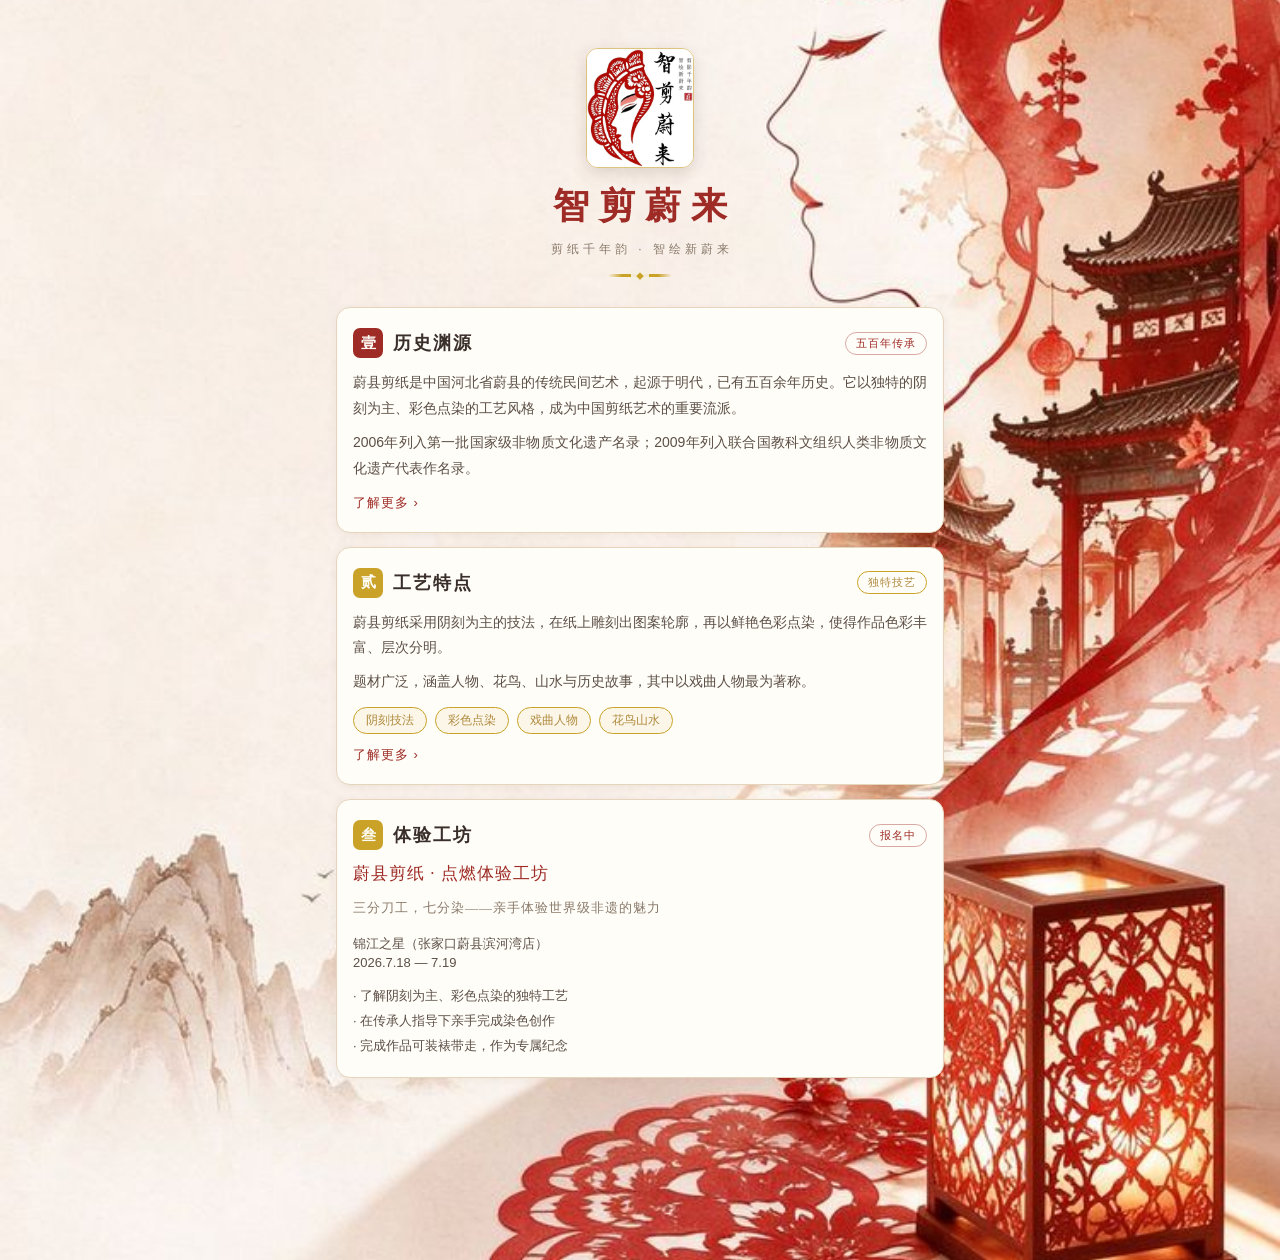
==== index.template.html @ 5a6d211c "AI剪纸生成改Cloudflare Worker中转（不暴露Key）+ 结果文案单幅修正 + 固化模板源" ====
<!DOCTYPE html>
<html lang="zh-CN">
<head>
<meta charset="UTF-8">
<meta name="viewport" content="width=device-width, initial-scale=1.0, maximum-scale=1.0, user-scalable=no">
<title>智剪蔚来</title>
<link rel="stylesheet" href="css/style.css">
</head>
<body>
<!-- ============ 目录页（一级目录） ============ -->
<section class="view" id="view-menu">
  <div class="page">
    <div class="header">
      <img class="header-badge" src="images/badge-full.png" alt="智剪蔚来">
      <p class="header-sub">剪纸千年韵 · 智绘新蔚来</p>
      <div class="header-line"></div>
    </div>

    <div class="menu-list">
      <div class="menu-item" data-goto="home">
        <span class="menu-no">壹</span>
        <div class="menu-main">
          <div class="menu-title">首页</div>
          <div class="menu-desc">历史渊源 · 工艺特点 · 体验项目总览</div>
        </div>
        <span class="menu-arrow">›</span>
      </div>
      <div class="menu-item" data-goto="history">
        <span class="menu-no">贰</span>
        <div class="menu-main">
          <div class="menu-title">历史渊源</div>
          <div class="menu-desc">五百年传承，从民间走进世界</div>
        </div>
        <span class="menu-arrow">›</span>
      </div>
      <div class="menu-item" data-goto="craft">
        <span class="menu-no">叁</span>
        <div class="menu-main">
          <div class="menu-title">工艺特点</div>
          <div class="menu-desc">阴刻为主 · 彩色点染的独特技艺</div>
        </div>
        <span class="menu-arrow">›</span>
      </div>
      <div class="menu-item" data-goto="hotel">
        <span class="menu-no">肆</span>
        <div class="menu-main">
          <div class="menu-title">体验项目</div>
          <div class="menu-desc">三分刀工七分染，亲手体验非遗</div>
        </div>
        <span class="menu-arrow">›</span>
      </div>
      <div class="menu-item" data-goto="creative">
        <span class="menu-no">伍</span>
        <div class="menu-main">
          <div class="menu-title">个性定制</div>
          <div class="menu-desc">AI 剪纸生成，你的专属图案</div>
        </div>
        <span class="menu-arrow">›</span>
      </div>
      <div class="menu-item" data-goto="shop">
        <span class="menu-no">陆</span>
        <div class="menu-main">
          <div class="menu-title">文创产品</div>
          <div class="menu-desc">光影灯饰 · 文创好物 · 匠心之选</div>
        </div>
        <span class="menu-arrow">›</span>
      </div>
    </div>
  </div>
</section>

<!-- ============ 首页 ============ -->
<section class="view active" id="view-home">
  <div class="page">
    <div class="header">
      <img class="header-badge" src="images/badge-full.png" alt="智剪蔚来">
      <h1 class="header-title">智剪蔚来</h1>
      <p class="header-sub">剪纸千年韵 · 智绘新蔚来</p>
      <div class="header-line"></div>
    </div>

    <!-- 壹 历史渊源 -->
    <div class="section" data-goto="history">
      <div class="section-head">
        <span class="section-no">壹</span>
        <span class="section-title">历史渊源</span>
        <span class="section-badge">五百年传承</span>
      </div>
      <div class="section-body">
        <p class="body-text">蔚县剪纸是中国河北省蔚县的传统民间艺术，起源于明代，已有五百余年历史。它以独特的阴刻为主、彩色点染的工艺风格，成为中国剪纸艺术的重要流派。</p>
        <p class="body-text">2006年列入第一批国家级非物质文化遗产名录；2009年列入联合国教科文组织人类非物质文化遗产代表作名录。</p>
      </div>
      <div class="read-more">了解更多 ›</div>
    </div>

    <!-- 贰 工艺特点 -->
    <div class="section" data-goto="craft">
      <div class="section-head">
        <span class="section-no gold">贰</span>
        <span class="section-title">工艺特点</span>
        <span class="section-badge gold">独特技艺</span>
      </div>
      <div class="section-body">
        <p class="body-text">蔚县剪纸采用阴刻为主的技法，在纸上雕刻出图案轮廓，再以鲜艳色彩点染，使得作品色彩丰富、层次分明。</p>
        <p class="body-text">题材广泛，涵盖人物、花鸟、山水与历史故事，其中以戏曲人物最为著称。</p>
      </div>
      <div class="craft-tags">
        <span class="craft-tag">阴刻技法</span>
        <span class="craft-tag">彩色点染</span>
        <span class="craft-tag">戏曲人物</span>
        <span class="craft-tag">花鸟山水</span>
      </div>
      <div class="read-more">了解更多 ›</div>
    </div>

    <!-- 叁 体验工坊 -->
    <div class="section workshop" data-goto="hotel">
      <div class="section-head">
        <span class="section-no gold">叁</span>
        <span class="section-title">体验工坊</span>
        <span class="section-badge">报名中</span>
      </div>
      <div class="section-body">
        <p class="workshop-name">蔚县剪纸 · 点燃体验工坊</p>
        <p class="workshop-quote">三分刀工，七分染——亲手体验世界级非遗的魅力</p>
        <div class="workshop-info">
          <p class="info-item">锦江之星（张家口蔚县滨河湾店）</p>
          <p class="info-item">2026.7.18 — 7.19</p>
        </div>
        <div class="workshop-list">
          <p class="workshop-item">· 了解阴刻为主、彩色点染的独特工艺</p>
          <p class="workshop-item">· 在传承人指导下亲手完成染色创作</p>
          <p class="workshop-item">· 完成作品可装裱带走，作为专属纪念</p>
        </div>
      </div>
    </div>
  </div>
</section>

<!-- ============ 历史渊源（子页） ============ -->
<section class="view" id="view-history">
  <div class="page">
    <div class="sub-nav"><button class="back-btn" data-back>‹ 返回</button></div>
    <div class="title-section">
      <h1 class="main-title">历史渊源</h1>
      <span class="title-badge">500年传承</span>
    </div>

    <div class="section-card">
      <div class="card-content">
        <p class="body-text">蔚县剪纸是中国河北省蔚县的传统民间艺术，起源于明代，已有500多年的历史。它以其独特的阴刻为主、彩色点染的工艺风格，成为中国剪纸艺术的重要流派。</p>
        <p class="body-text">蔚县剪纸最早可以追溯到明朝嘉靖年间，当时的剪纸主要用于祭祀和装饰。经过几百年的发展，蔚县剪纸逐渐形成了自己独特的艺术风格，成为中国剪纸艺术中的一朵奇葩。</p>
        <p class="body-text">2006年，蔚县剪纸被列入第一批国家级非物质文化遗产名录；2009年，被联合国教科文组织列入人类非物质文化遗产代表作名录，成为世界文化遗产的重要组成部分。</p>
      </div>
    </div>

    <div class="section-card">
      <div class="card-header"><span class="seal-small">史</span><h2>发展历程</h2></div>
      <div class="timeline">
        <div class="tl-item"><span class="tl-dot"></span><div><b>明代</b><p>剪纸技艺传入蔚县，开始在民间流传</p></div></div>
        <div class="tl-item"><span class="tl-dot"></span><div><b>清代</b><p>蔚县剪纸形成独特的阴刻技法和点染工艺</p></div></div>
        <div class="tl-item"><span class="tl-dot"></span><div><b>民国时期</b><p>剪纸成为民间主要的装饰艺术品</p></div></div>
        <div class="tl-item"><span class="tl-dot"></span><div><b>2006年</b><p>列入国家级非物质文化遗产名录</p></div></div>
        <div class="tl-item"><span class="tl-dot"></span><div><b>2009年</b><p>列入人类非物质文化遗产代表作名录</p></div></div>
      </div>
    </div>

    <div class="section-card">
      <div class="card-header"><span class="seal-small">赏</span><h2>历史作品欣赏</h2></div>
      <div class="gallery grid2">
        <figure><img src="images/history_1.jpg" alt="麒麟送子"><figcaption>麒麟送子 · 传统题材</figcaption></figure>
        <figure><img src="images/history_2.jpg" alt="花开富贵"><figcaption>花开富贵 · 传统题材</figcaption></figure>
        <figure class="span2"><img src="images/history_3.jpg" alt="五福捧寿"><figcaption>五福捧寿 · 传统题材</figcaption></figure>
      </div>
    </div>
  </div>
</section>

<!-- ============ 工艺特点（子页） ============ -->
<section class="view" id="view-craft">
  <div class="page">
    <div class="sub-nav"><button class="back-btn" data-back>‹ 返回</button></div>
    <div class="title-section">
      <h1 class="main-title">工艺特点</h1>
      <span class="title-badge">独特技艺</span>
    </div>

    <div class="section-card">
      <div class="card-content">
        <p class="body-text">蔚县剪纸采用阴刻为主的技法，即在纸上雕刻出图案的轮廓，然后用鲜艳的色彩进行点染。这种工艺使得剪纸作品色彩丰富、层次分明，具有独特的艺术魅力。</p>
        <p class="body-text">蔚县剪纸的题材广泛，包括人物、花鸟、山水、历史故事等，其中以戏曲人物最为著名。剪纸艺人们通过精湛的技艺，将各种题材表现得栩栩如生。</p>
      </div>
    </div>

    <div class="section-card">
      <div class="card-header"><span class="seal-small">艺</span><h2>核心技艺</h2></div>
      <div class="craft-grid">
        <div class="craft-card-item"><span class="craft-icon-wrap">刻</span><b>阴刻技法</b><small>以刻刀在纸上雕刻图案轮廓，线条流畅细腻</small></div>
        <div class="craft-card-item"><span class="craft-icon-wrap">染</span><b>彩色点染</b><small>用毛笔蘸色点染，色彩鲜艳层次分明</small></div>
        <div class="craft-card-item"><span class="craft-icon-wrap">戏</span><b>戏曲人物</b><small>以京剧戏曲人物为主要题材，表情生动</small></div>
        <div class="craft-card-item"><span class="craft-icon-wrap">花</span><b>花鸟山水</b><small>自然景物为题材，意境优美</small></div>
      </div>
    </div>

    <div class="section-card">
      <div class="card-header"><span class="seal-small">制</span><h2>制作流程</h2></div>
      <div class="process-list">
        <div class="process-item"><span class="process-num">01</span><div><b>设计图样</b><p>根据题材构思，绘制剪纸图样</p></div></div>
        <div class="process-item"><span class="process-num">02</span><div><b>固定纸张</b><p>将多张红纸叠放固定，便于批量雕刻</p></div></div>
        <div class="process-item"><span class="process-num">03</span><div><b>阴刻雕刻</b><p>使用刻刀沿轮廓雕刻，保留图案部分</p></div></div>
        <div class="process-item"><span class="process-num">04</span><div><b>彩色点染</b><p>用毛笔蘸取颜料，为剪纸上色</p></div></div>
        <div class="process-item"><span class="process-num">05</span><div><b>整理装裱</b><p>整理作品，进行装裱保存</p></div></div>
      </div>
    </div>

    <div class="section-card">
      <div class="card-header"><span class="seal-small">赏</span><h2>作品欣赏</h2></div>
      <div class="gallery grid2">
        <figure><img src="images/craft_1.jpg" alt="龙凤呈祥"><figcaption>龙凤呈祥</figcaption></figure>
        <figure><img src="images/craft_2.jpg" alt="喜上眉梢"><figcaption>喜上眉梢</figcaption></figure>
        <figure><img src="images/craft_3.jpg" alt="福禄寿喜"><figcaption>福禄寿喜</figcaption></figure>
        <figure><img src="images/craft_4.jpg" alt="花开富贵"><figcaption>花开富贵</figcaption></figure>
      </div>
    </div>
  </div>
</section>

<!-- ============ 体验项目 ============ -->
<section class="view" id="view-hotel">
  <div class="page">
    <div class="title-section">
      <h1 class="main-title">酒店体验项目</h1>
      <span class="title-badge">体验引流</span>
    </div>

    <div class="section-card">
      <div class="card-header"><span class="seal-small">宿</span><h2>酒店信息</h2></div>
      <img class="hotel-img" src="images/jinjiang_hotel.jpg" alt="锦江之星蔚县店">
      <div class="hotel-txt">
        <b>锦江之星（张家口蔚县滨河湾店）</b>
        <p>地址：河北省张家口市蔚县滨河湾</p>
        <p>电话：0313-7219990</p>
        <p class="dim">以非遗剪纸艺术为特色的体验型酒店，提供剪纸工坊、主题客房等。</p>
      </div>
    </div>

    <div class="section-card">
      <div class="card-header"><span class="seal-small">案</span><h2>项目介绍</h2></div>
      <p class="body-text">本项目聚焦蔚县剪纸非遗活化痛点，以"数字科技 + 文化叙事 + 场景融合"为核心，构建全链条商业生态。通过 AI 剪纸生成器实现个性化图案共创，结合匠人手工点睛；推出光影灯饰、太阳能光斑投影仪等场景化文创；联动酒店打造"策展式零售 + 标准体验工坊"，形成"体验引流 — 场景沉浸 — 零售转化"闭环。</p>
    </div>

    <div class="section-card">
      <div class="card-header"><span class="seal-small">约</span><h2>预约</h2></div>
      <form id="reserveForm" class="form">
        <label>姓名：<input name="name" placeholder="请输入您的姓名" required></label>
        <label>联系电话：<input name="phone" type="tel" placeholder="请输入您的联系电话" required></label>
        <label>预约日期：<input name="date" type="date" required></label>
        <label>预约时间：<input name="time" type="time" required></label>
        <label>备注：<textarea name="note" rows="3" placeholder="请输入备注信息"></textarea></label>
        <button class="btn-seal" type="submit">提交预约</button>
        <p class="form-tip">网页版为演示表单，提交后请通过电话 0313-7219990 确认预约。</p>
      </form>
    </div>
  </div>
</section>

<!-- ============ 个性化定制 ============ -->
<section class="view" id="view-creative">
  <div class="page">
    <div class="header">
      <h1 class="header-title">个性定制</h1>
      <p class="header-sub">以纸为媒 · 随心而裁</p>
      <div class="header-line"></div>
    </div>

    <div class="entry-list">
      <div class="entry" data-goto="ai">
        <span class="entry-seal">AI</span>
        <div class="entry-info">
          <b class="entry-title">AI 剪纸生成</b>
          <p class="entry-desc">写下描述或上传照片，片刻即成剪纸</p>
        </div>
        <span class="entry-arrow">›</span>
      </div>
      <div class="entry" data-goto="papercut">
        <span class="entry-seal gold">剪</span>
        <div class="entry-info">
          <b class="entry-title">剪纸图纸定制</b>
          <p class="entry-desc">提交需求，定制专属剪纸图纸</p>
        </div>
        <span class="entry-arrow">›</span>
      </div>
    </div>
  </div>
</section>

<!-- ============ AI 剪纸生成（子页） ============ -->
<section class="view" id="view-ai">
  <div class="page">
    <div class="sub-nav"><button class="back-btn" data-back>‹ 返回</button></div>
    <div class="title-section">
      <h1 class="main-title">AI 剪纸生成</h1>
      <span class="title-badge">片刻即成</span>
    </div>

    <div class="section-card">
      <div class="mode-tabs">
        <button class="mode-tab active" data-mode="text">文字描述</button>
        <button class="mode-tab" data-mode="image">上传照片</button>
      </div>

      <div id="mode-text" class="mode-panel">
        <textarea id="aiPromptText" class="ai-input" rows="3" placeholder="例如：双龙戏珠，龙凤呈祥，红白配色剪纸"></textarea>
        <button id="genTextBtn" class="btn-seal">生成剪纸</button>
      </div>

      <div id="mode-image" class="mode-panel hidden">
        <div class="upload-box" id="uploadBox">
          <input type="file" id="photoInput" accept="image/*" hidden>
          <p class="upload-txt">点击上传照片<br><small>将为您转化为剪纸风格</small></p>
        </div>
        <div id="photoPreview" class="hidden"><img id="photoPreviewImg" alt="预览"><span class="remove-photo" id="removePhoto">×</span></div>
        <textarea id="aiPromptImage" class="ai-input" rows="2" placeholder="可选：补充风格描述，如：人物侧影剪影，保留轮廓神态"></textarea>
        <button id="genImageBtn" class="btn-seal">生成剪纸</button>
      </div>

      <div id="aiStatus" class="ai-status hidden"></div>

      <div id="aiResult" class="hidden">
        <div class="card-header"><span class="seal-small">成</span><h2>生成一幅 · 点击放大</h2></div>
        <div class="result-grid" id="resultGrid"></div>
        <p class="form-tip">点击图片放大预览；网页版为轻量版，未做碎片剔除后处理。</p>
      </div>
    </div>
  </div>
</section>

<!-- ============ 剪纸图纸定制（子页） ============ -->
<section class="view" id="view-papercut">
  <div class="page">
    <div class="sub-nav"><button class="back-btn" data-back>‹ 返回</button></div>
    <div class="title-section">
      <h1 class="main-title">剪纸图纸定制</h1>
      <span class="title-badge">专属定制</span>
    </div>

    <div class="section-card">
      <p class="body-text">提交您的定制需求，我们将为您设计专属剪纸图纸（网页版为演示表单，正式定制请通过酒店电话联系）。</p>
      <form id="papercutForm" class="form">
        <label>主题内容：<textarea name="topic" rows="3" placeholder="例如：结婚贺礼，双喜+龙凤图案" required></textarea></label>
        <label>尺寸要求：<input name="size" placeholder="例如：30cm × 30cm（可留空）"></label>
        <label>联系方式：<input name="contact" placeholder="手机号 / 微信号" required></label>
        <button class="btn-seal" type="submit">提交需求</button>
      </form>
    </div>
  </div>
</section>

<!-- ============ 文创产品 ============ -->
<section class="view" id="view-shop">
  <div class="page">
    <div class="title-section">
      <h1 class="main-title">产品展示</h1>
      <span class="title-badge">非遗活化</span>
    </div>

    <div class="section-card">
      <div class="card-header"><span class="seal-small">品</span><h2>固定样式文创展示</h2></div>
      <div class="product-card">
        <img class="product-img" src="images/lantern1.png" alt="光影灯笼">
        <div class="product-txt">
          <b>光影灯笼</b>
          <p class="code">产品编号：WY-LT-001</p>
          <p>采用蔚县剪纸工艺，内置LED光源，光影交织，营造东方意境。</p>
        </div>
      </div>
    </div>
  </div>
</section>

<!-- 图片预览弹层 -->
<div class="lightbox hidden" id="lightbox">
  <img id="lightboxImg" alt="预览">
  <div class="lightbox-bar">
    <a class="btn-seal sm" id="downloadBtn">下载图片</a>
    <span class="close-btn" id="closeLightbox">关闭</span>
  </div>
</div>

<!-- ============ 返回目录浮动按钮（JS 动态控制显隐） ============ -->
<button id="btn-back-menu" class="back-menu" onclick="window.__goMenu && window.__goMenu()">‹ 目录</button>

<script src="js/config.js"></script>
<script src="js/app.js"></script>
</body>
</html>
---- css/style.css ----
/* ============================================================
   蔚县剪纸 · 网页版  —— 与微信小程序界面一致
   设计语言：绛红 × 宣纸 × 墨 × 剪纸纹样
   ============================================================ */
:root {
  --red: #9E2B25;
  --paper: #F7F0E4;
  --card: #FFFDF8;
  --gold: #C9A227;
  --ink: #3A2F2A;
  --ink-sub: #8A7A6A;
  --line: #E4D5BC;
  --kai: "STKaiti", "KaiTi", "楷体", "Kaiti SC", serif;
}

* { margin: 0; padding: 0; box-sizing: border-box; -webkit-tap-highlight-color: transparent; }

html {
  background-color: var(--paper);
  background-image: url("../images/bg-board.jpg");
  background-repeat: no-repeat;
  background-size: cover;
  background-position: center center;
}

body {
  font-family: -apple-system, BlinkMacSystemFont, "PingFang SC", "Microsoft YaHei", sans-serif;
  background: none;
  color: var(--ink);
  padding-bottom: 128px;
  max-width: 640px;
  margin: 0 auto;
}

/* ===== 视图切换 ===== */
.view { display: none; min-height: 100vh; padding-bottom: 20px; }
.view.active { display: block; animation: fadeIn .3s ease; }
@keyframes fadeIn { from { opacity: 0; } to { opacity: 1; } }

.hidden { display: none !important; }

.page { padding: 40rpx 0; padding: 20px 16px; }

/* ===== 页眉（首页 / 定制页） ===== */
.header { text-align: center; padding: 28px 0 30px; }
.header-badge {
  width: 108px; height: 120px;
  display: block;
  margin: 0 auto 14px;
  border: 1.5px solid rgba(201,162,39,.55);
  border-radius: 12px;
  box-shadow: 0 5px 16px rgba(62,42,30,.15);
}
.header-title {
  font-family: var(--kai);
  font-size: 36px; font-weight: 600;
  color: var(--red);
  letter-spacing: 10px; text-indent: 10px;
}
.header-sub {
  font-size: 12px; color: var(--ink-sub);
  letter-spacing: 4px; text-indent: 4px;
  margin-top: 10px;
}

/* ===== 目录页 ===== */
.menu-list { display: flex; flex-direction: column; gap: 14px; }
.menu-item {
  position: relative;
  display: flex; align-items: center;
  background: linear-gradient(180deg, #FFFEFB 0%, var(--card) 100%);
  border: 1px solid #E8D9BE;
  border-radius: 16px;
  padding: 17px 16px;
  box-shadow: inset 0 0 0 1px rgba(255,255,255,.6), 0 3px 14px rgba(62,42,30,.06);
  cursor: pointer;
}
/* 四角描金角花（左上 + 右下回纹角） */
.menu-item::before {
  content: "";
  position: absolute; top: 6px; left: 6px;
  width: 12px; height: 12px;
  border-top: 2px solid var(--gold);
  border-left: 2px solid var(--gold);
  border-top-left-radius: 5px;
  opacity: .75;
}
.menu-item::after {
  content: "";
  position: absolute; bottom: 6px; right: 6px;
  width: 12px; height: 12px;
  border-bottom: 2px solid var(--gold);
  border-right: 2px solid var(--gold);
  border-bottom-right-radius: 5px;
  opacity: .75;
}
.menu-item:active { transform: scale(.985); background: #FBF3E2; }
.menu-item:active .menu-arrow { transform: translateX(4px); color: var(--red); border-color: rgba(158,43,37,.6); }
/* 印章式序号章：朱红圆印 + 外金环 + 刻痕 */
.menu-no {
  font-family: var(--kai);
  font-size: 18px; color: #FFFDF8;
  width: 42px; height: 42px; line-height: 42px;
  text-align: center; margin-right: 14px; flex-shrink: 0;
  background:
    radial-gradient(circle at 30% 28%, rgba(255,255,255,.22), transparent 42%),
    var(--red);
  border-radius: 50%;
  border: 2px solid rgba(201,162,39,.65);
  box-shadow:
    0 0 0 3px rgba(158,43,37,.13),
    inset 0 -3px 6px rgba(90,20,16,.35);
}
.menu-main { flex: 1; }
.menu-title { font-size: 16px; font-weight: 600; color: var(--ink); letter-spacing: 2px; }
.menu-desc { font-size: 12px; color: var(--ink-sub); margin-top: 4px; letter-spacing: .5px; }
/* 金环箭头 */
.menu-arrow {
  width: 26px; height: 26px; line-height: 24px;
  text-align: center; margin-left: 10px; flex-shrink: 0;
  font-size: 17px; color: #B08A3E;
  border: 1.5px solid rgba(201,162,39,.55);
  border-radius: 50%;
  transition: all .25s ease;
}

/* 顶部分隔：金线 + 如意菱形 */
.header-line {
  position: relative;
  width: 64px; height: 3px;
  background: linear-gradient(90deg, rgba(201,162,39,0), var(--gold) 22%, var(--gold) 78%, rgba(201,162,39,0));
  border-radius: 2px;
  margin: 16px auto 0;
}
.header-line::after {
  content: "◆";
  position: absolute; left: 50%; top: 50%;
  transform: translate(-50%, -50%);
  font-size: 8px; color: var(--gold);
  background: rgba(247,240,228,.92);
  padding: 0 5px;
}

/* ===== 首页区块（壹贰叁） ===== */
.section {
  background: var(--card);
  border: 1px solid var(--line);
  border-radius: 14px;
  padding: 20px 16px;
  margin-bottom: 14px;
  box-shadow: 0 2px 10px rgba(90, 50, 20, .06);
}
.section[data-goto] { cursor: pointer; }
.section[data-goto]:active { transform: scale(.99); }

.section-head { display: flex; align-items: center; gap: 10px; margin-bottom: 12px; }
.section-no {
  width: 30px; height: 30px; flex: none;
  background: var(--red); color: #FFFDF8;
  border-radius: 7px;
  display: flex; align-items: center; justify-content: center;
  font-family: var(--kai); font-size: 15px; font-weight: 700;
}
.section-no.gold { background: var(--gold); }
.section-title { font-size: 18px; font-weight: 600; letter-spacing: 2px; }
.section-badge {
  margin-left: auto;
  font-size: 11px; color: var(--red);
  border: 1px solid rgba(158,43,37,.4);
  border-radius: 20px;
  padding: 3px 10px;
  letter-spacing: 1px;
  flex: none;
}
.section-badge.gold { color: #B08A3E; border-color: var(--gold); }

.section-body { display: flex; flex-direction: column; gap: 8px; }
.body-text { font-size: 14px; line-height: 1.85; color: #5C4F46; text-align: justify; }
.body-text:last-child { margin-bottom: 0; }

.read-more {
  margin-top: 12px;
  font-size: 13px; color: var(--red);
  letter-spacing: 1px;
}

.craft-tags { display: flex; flex-wrap: wrap; gap: 8px; margin-top: 12px; }
.craft-tag {
  font-size: 12px; color: #B08A3E;
  border: 1px solid var(--gold);
  background: rgba(201,162,39,.08);
  border-radius: 20px;
  padding: 4px 12px;
}

/* ===== 体验工坊区块 ===== */
.workshop-name {
  font-family: var(--kai);
  font-size: 17px; color: var(--red);
  letter-spacing: 1px;
  margin-bottom: 6px;
}
.workshop-quote {
  font-size: 13px; color: var(--ink-sub);
  font-family: var(--kai);
  letter-spacing: 1px;
  margin-bottom: 10px;
}
.workshop-info { margin-bottom: 6px; }
.info-item {
  font-size: 13px; color: #5C4F46;
  margin-bottom: 2px;
}
.workshop-list { display: flex; flex-direction: column; gap: 4px; }
.workshop-item { font-size: 13px; color: #5C4F46; line-height: 1.6; }

/* ===== 子页返回 ===== */
.sub-nav { margin-bottom: 6px; }
.back-btn {
  border: none; background: none;
  font-size: 14px; color: var(--red);
  font-family: var(--kai);
  letter-spacing: 2px;
  padding: 6px 2px;
  cursor: pointer;
}

/* ===== 页面标题（子页 / 非首页） ===== */
.title-section { display: flex; align-items: center; gap: 12px; padding: 10px 4px 14px; }
.main-title {
  font-family: var(--kai);
  font-size: 26px; color: var(--red);
  letter-spacing: 6px;
}
.title-badge {
  font-size: 11px; color: #B08A3E;
  border: 1px solid var(--gold);
  border-radius: 20px;
  padding: 3px 10px;
  letter-spacing: 2px;
}

/* ===== 区块卡片 ===== */
.section-card {
  background: var(--card);
  border: 1px solid var(--line);
  border-radius: 14px;
  padding: 18px 16px;
  margin-bottom: 14px;
  box-shadow: 0 2px 10px rgba(90, 50, 20, .06);
}
.card-content { display: flex; flex-direction: column; gap: 10px; }
.card-header { display: flex; align-items: center; gap: 10px; margin-bottom: 14px; }
.card-header h2 { font-size: 17px; color: var(--ink); letter-spacing: 2px; }
.seal-small {
  width: 26px; height: 26px; flex: none;
  border: 1.5px solid var(--gold); color: #B08A3E;
  border-radius: 5px;
  display: flex; align-items: center; justify-content: center;
  font-family: var(--kai); font-size: 14px; font-weight: 700;
}

/* ===== 定制页入口 ===== */
.entry-list { display: flex; flex-direction: column; gap: 14px; }
.entry {
  background: var(--card);
  border: 1px solid var(--line);
  border-radius: 14px;
  padding: 18px 16px;
  display: flex; align-items: center; gap: 14px;
  box-shadow: 0 2px 10px rgba(90, 50, 20, .06);
  cursor: pointer;
}
.entry:active { transform: scale(.99); }
.entry-seal {
  width: 46px; height: 46px; flex: none;
  background: var(--red); color: #FFFDF8;
  border-radius: 9px;
  display: flex; align-items: center; justify-content: center;
  font-family: var(--kai); font-size: 22px; font-weight: 700;
  box-shadow: 0 3px 10px rgba(158,43,37,.3);
}
.entry-seal.gold { background: var(--gold); box-shadow: 0 3px 10px rgba(201,162,39,.3); }
.entry-info { flex: 1; display: flex; flex-direction: column; }
.entry-title { font-size: 16px; color: var(--ink); }
.entry-desc { font-size: 12px; color: var(--ink-sub); margin-top: 4px; }
.entry-arrow { font-size: 22px; color: var(--ink-sub); }

/* ===== 时间线 ===== */
.timeline { display: flex; flex-direction: column; }
.tl-item { display: flex; gap: 12px; padding: 6px 0; }
.tl-dot {
  width: 10px; height: 10px; flex: none;
  background: var(--red); border-radius: 50%;
  margin-top: 5px;
}
.tl-item b { font-size: 15px; color: var(--red); display: block; }
.tl-item p { font-size: 13px; color: #5C4F46; margin-top: 2px; }

/* ===== 核心技艺（工艺页） ===== */
.craft-grid { display: grid; grid-template-columns: 1fr 1fr; gap: 12px; }
.craft-card-item {
  background: rgba(247, 240, 228, .6);
  border: 1px solid var(--line);
  border-radius: 12px;
  padding: 14px 12px;
  display: flex; flex-direction: column; align-items: center; text-align: center;
}
.craft-icon-wrap {
  width: 38px; height: 38px;
  background: var(--red); color: #FFFDF8;
  border-radius: 8px;
  display: flex; align-items: center; justify-content: center;
  font-family: var(--kai); font-size: 19px; font-weight: 700;
  margin-bottom: 8px;
}
.craft-card-item b { font-size: 14px; color: var(--ink); margin-bottom: 4px; }
.craft-card-item small { font-size: 11px; color: var(--ink-sub); line-height: 1.5; }

/* ===== 制作流程 ===== */
.process-list { display: flex; flex-direction: column; }
.process-item { display: flex; gap: 12px; padding: 7px 0; }
.process-num {
  width: 32px; height: 32px; flex: none;
  background: linear-gradient(135deg, var(--red) 0%, var(--red) 100%);
  color: #FFFDF8;
  border-radius: 8px;
  display: flex; align-items: center; justify-content: center;
  font-size: 13px; font-weight: 700;
  margin-top: 2px;
}
.process-item b { font-size: 15px; color: var(--ink); display: block; }
.process-item p { font-size: 13px; color: #5C4F46; margin-top: 2px; }

/* ===== 图库 ===== */
.gallery { display: grid; gap: 14px; }
.gallery.grid2 { grid-template-columns: 1fr 1fr; }
.gallery figure { background: var(--card); border: 1px solid var(--line); border-radius: 12px; overflow: hidden; }
.gallery figure.span2 { grid-column: span 2; }
.gallery img { width: 100%; height: 168px; object-fit: cover; display: block; }
.gallery figure.span2 img { height: 220px; }
.gallery figcaption {
  font-size: 12px; color: var(--ink-sub); text-align: center;
  padding: 8px 4px; letter-spacing: 1px;
}

/* ===== 酒店 ===== */
.hotel-img { width: 100%; border-radius: 10px; display: block; }
.hotel-txt { margin-top: 12px; }
.hotel-txt b { font-size: 16px; color: var(--ink); }
.hotel-txt p { font-size: 13px; color: #5C4F46; margin-top: 5px; }
.hotel-txt .dim { color: var(--ink-sub); }

/* ===== 表单 ===== */
.form { display: flex; flex-direction: column; gap: 12px; }
.form label { font-size: 13px; color: var(--ink-sub); display: flex; flex-direction: column; gap: 6px; }
.form input, .form textarea {
  border: 1px solid var(--line);
  border-radius: 8px;
  padding: 10px 12px;
  font-size: 14px; color: var(--ink);
  background: #FFFEFA;
  font-family: inherit;
  outline: none;
}
.form input:focus, .form textarea:focus { border-color: var(--gold); }
.form-tip { font-size: 11px; color: var(--ink-sub); text-align: center; line-height: 1.6; }

/* ===== 按钮（印章式） ===== */
.btn-seal {
  width: 100%;
  background: var(--red);
  color: #FFFDF8;
  border: none;
  border-radius: 8px;
  padding: 13px 0;
  font-size: 16px;
  font-family: var(--kai);
  letter-spacing: 8px; text-indent: 8px;
  cursor: pointer;
  box-shadow: 0 4px 14px rgba(158,43,37,.28);
  transition: transform .15s ease;
}
.btn-seal:active { transform: scale(.97); }
.btn-seal:disabled { opacity: .55; cursor: not-allowed; }
.btn-seal.sm { width: auto; padding: 8px 18px; font-size: 13px; letter-spacing: 3px; text-indent: 3px; }

/* ===== AI 定制 ===== */
.mode-tabs { display: flex; gap: 10px; margin-bottom: 14px; }
.mode-tab {
  flex: 1;
  padding: 10px 0;
  border: 1.5px solid var(--gold);
  border-radius: 8px;
  background: transparent;
  color: #B08A3E;
  font-size: 14px; font-family: var(--kai);
  letter-spacing: 2px;
  cursor: pointer;
}
.mode-tab.active { background: var(--red); border-color: var(--red); color: #FFFDF8; }
.mode-panel { display: flex; flex-direction: column; gap: 12px; }

.ai-input {
  border: 1px solid var(--line);
  border-radius: 8px;
  padding: 12px;
  font-size: 14px; color: var(--ink);
  background: #FFFEFA;
  resize: none; font-family: inherit;
  outline: none;
}
.ai-input:focus { border-color: var(--gold); }

.upload-box {
  border: 1.5px dashed var(--gold);
  border-radius: 10px;
  padding: 28px 12px;
  text-align: center;
  color: #B08A3E;
  cursor: pointer;
  font-family: var(--kai);
  font-size: 15px;
  letter-spacing: 2px;
}
.upload-box small { font-size: 11px; color: var(--ink-sub); letter-spacing: 0; font-family: inherit; }
#photoPreview { position: relative; }
#photoPreview img { width: 100%; border-radius: 10px; display: block; }
.remove-photo {
  position: absolute; top: 8px; right: 8px;
  width: 28px; height: 28px;
  background: rgba(60,30,10,.75); color: #fff;
  border-radius: 50%;
  display: flex; align-items: center; justify-content: center;
  font-size: 18px; cursor: pointer;
}

.ai-status {
  margin-top: 12px;
  padding: 10px 14px;
  border-radius: 8px;
  font-size: 13px;
  background: rgba(201,162,39,.12);
  color: #8A6D1F;
  text-align: center;
}
.ai-status.error { background: rgba(158,43,37,.1); color: var(--red); }

.result-grid { display: grid; grid-template-columns: 1fr 1fr; gap: 12px; margin-top: 6px; }
.result-grid img {
  width: 100%; height: 168px; object-fit: cover;
  border-radius: 10px;
  border: 1px solid var(--line);
  cursor: pointer;
  transition: transform .15s ease;
}
.result-grid img:active { transform: scale(.96); }

/* ===== 文创 ===== */
.product-card { display: flex; flex-direction: column; gap: 14px; }
.product-img { width: 100%; border-radius: 10px; display: block; }
.product-txt b { font-size: 18px; color: var(--red); font-family: var(--kai); letter-spacing: 2px; }
.product-txt .code { font-size: 12px; color: var(--ink-sub); margin: 4px 0; }
.product-txt p { font-size: 13px; color: #5C4F46; line-height: 1.7; }

/* ===== 图片预览弹层 ===== */
.lightbox {
  position: fixed; inset: 0; z-index: 100;
  background: rgba(30, 15, 5, .92);
  display: flex; flex-direction: column; align-items: center; justify-content: center;
  gap: 16px;
}
.lightbox img {
  max-width: 92%; max-height: 74vh;
  border-radius: 10px;
  box-shadow: 0 10px 40px rgba(0,0,0,.5);
}
.lightbox-bar { display: flex; align-items: center; gap: 18px; }
.close-btn { color: #E8D9C2; font-size: 13px; cursor: pointer; letter-spacing: 2px; }

/* ===== 封面页（与小程序一致：上滑进入） ===== */
.cover {
  position: fixed;
  inset: 0;
  z-index: 300;
  max-width: 640px;
  margin: 0 auto;
  background: #7A1F1A;
  overflow: hidden;
  cursor: pointer;
}
.cover-img {
  position: absolute; inset: 0;
  width: 100%; height: 100%;
  object-fit: cover;
  display: block;
}
.cover-veil {
  position: absolute; inset: 0;
  background: rgba(70, 15, 8, .16);
}
.cover-brand {
  position: absolute;
  left: 5%; top: 8%;
}
.cover-badge {
  width: 96px; height: 107px;
  border: 1.5px solid rgba(232,199,102,.5);
  border-radius: 11px;
  box-shadow: 0 4px 14px rgba(30,12,4,.35);
}
.cover-col {
  position: absolute;
  top: 10%;
  writing-mode: vertical-rl;
  font-family: var(--kai);
  color: #FFFDF8;
  text-shadow: 0 2px 10px rgba(60, 10, 0, .55);
  letter-spacing: 10px;
}
.cover-col.main { right: 13%; font-size: 34px; font-weight: 600; }
.cover-col.sub { right: 3%; font-size: 22px; color: #F5E9D0; }
.cover-up {
  position: absolute;
  bottom: 6%; left: 50%;
  transform: translateX(-50%);
  color: #FFFDF8;
  font-family: var(--kai);
  font-size: 15px;
  letter-spacing: 8px;
  text-indent: 8px;
  text-shadow: 0 2px 8px rgba(60, 10, 0, .5);
  animation: coverFloat 1.8s ease-in-out infinite;
}
.cover-up::after {
  content: "︿";
  display: block;
  text-align: center;
  margin-top: 4px;
  font-size: 12px;
}
@keyframes coverFloat {
  0%, 100% { transform: translateX(-50%) translateY(0); }
  50% { transform: translateX(-50%) translateY(-6px); }
}

/* ===== 返回目录浮动按钮 ===== */
.back-menu {
  position: fixed;
  top: 14px; left: 14px;
  z-index: 95;
  display: none;
  align-items: center;
  gap: 4px;
  padding: 7px 14px;
  font-size: 13px;
  letter-spacing: 2px;
  color: var(--ink);
  background: rgba(255, 253, 248, .94);
  border: 1px solid var(--line);
  border-radius: 20px;
  box-shadow: 0 2px 10px rgba(62, 42, 30, .12);
  font-family: var(--kai);
  cursor: pointer;
}
.back-menu.show { display: flex; }
.back-menu:active { transform: scale(.97); }
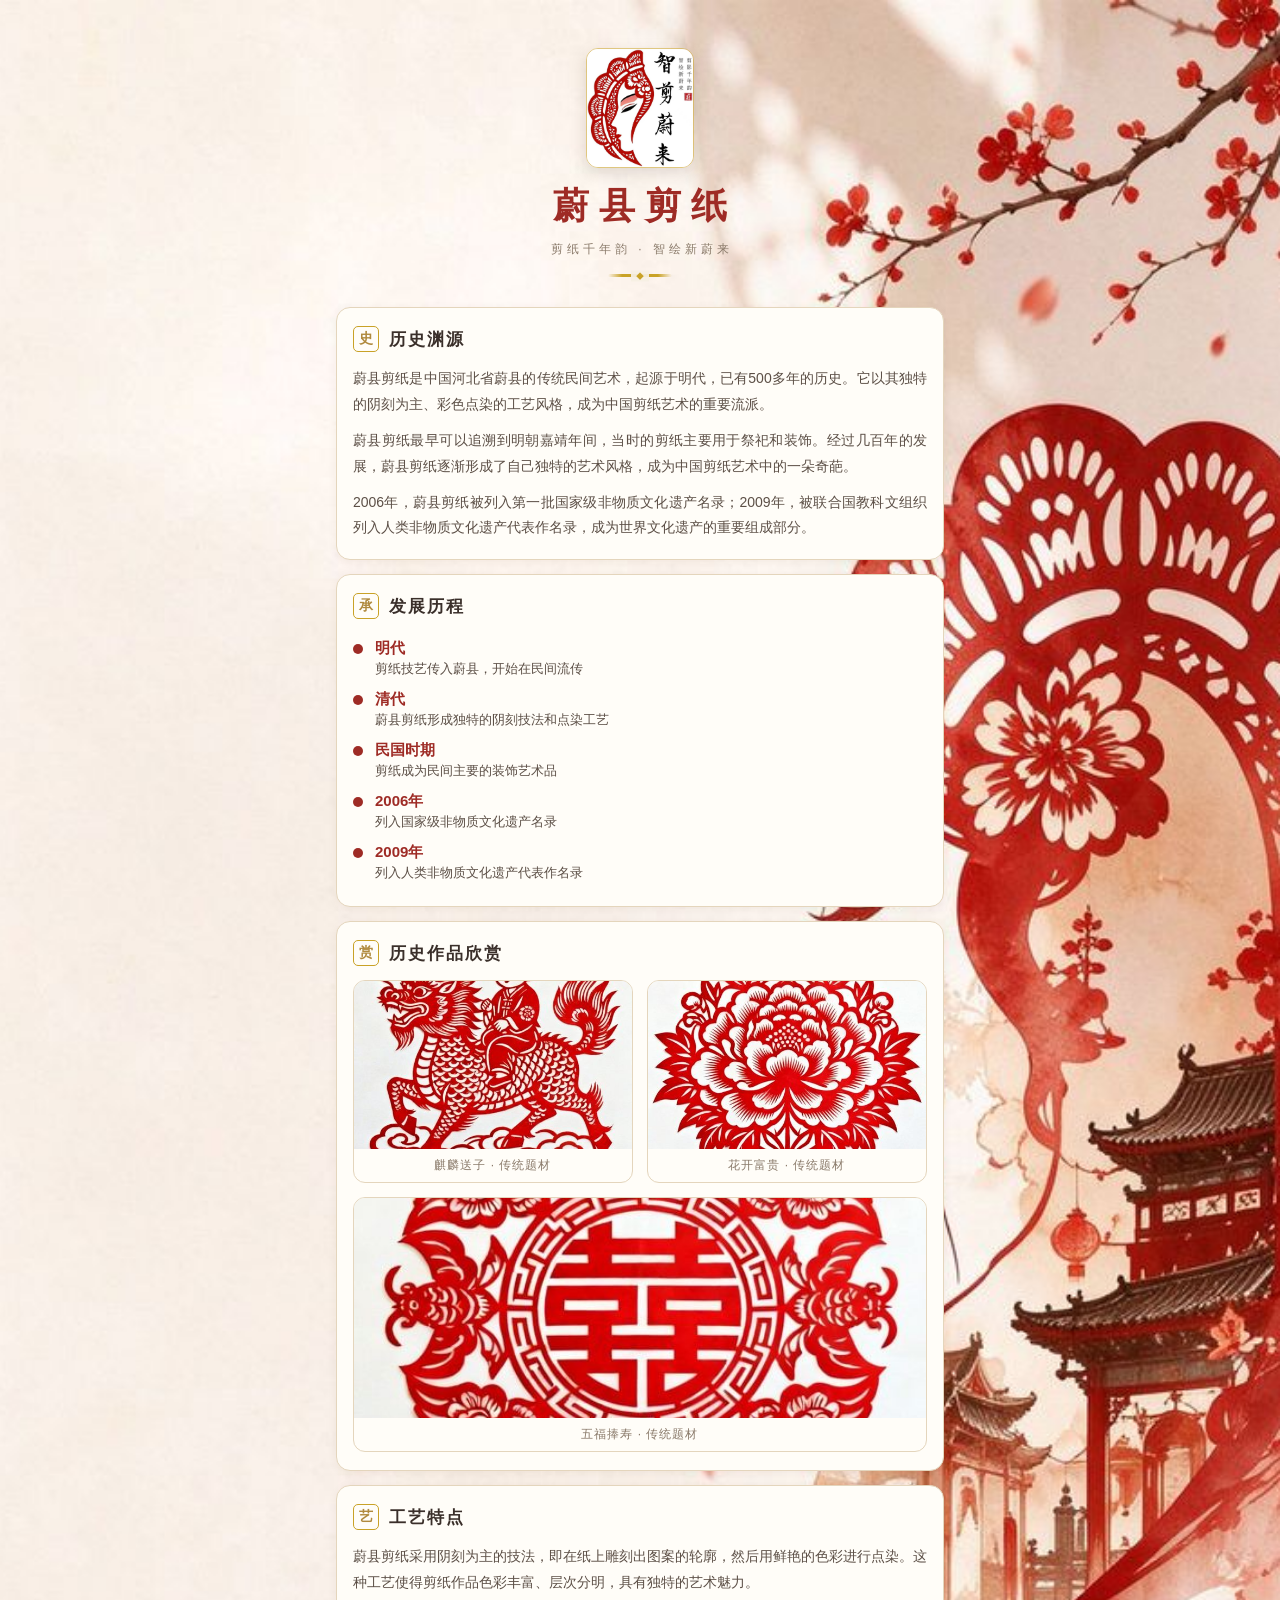
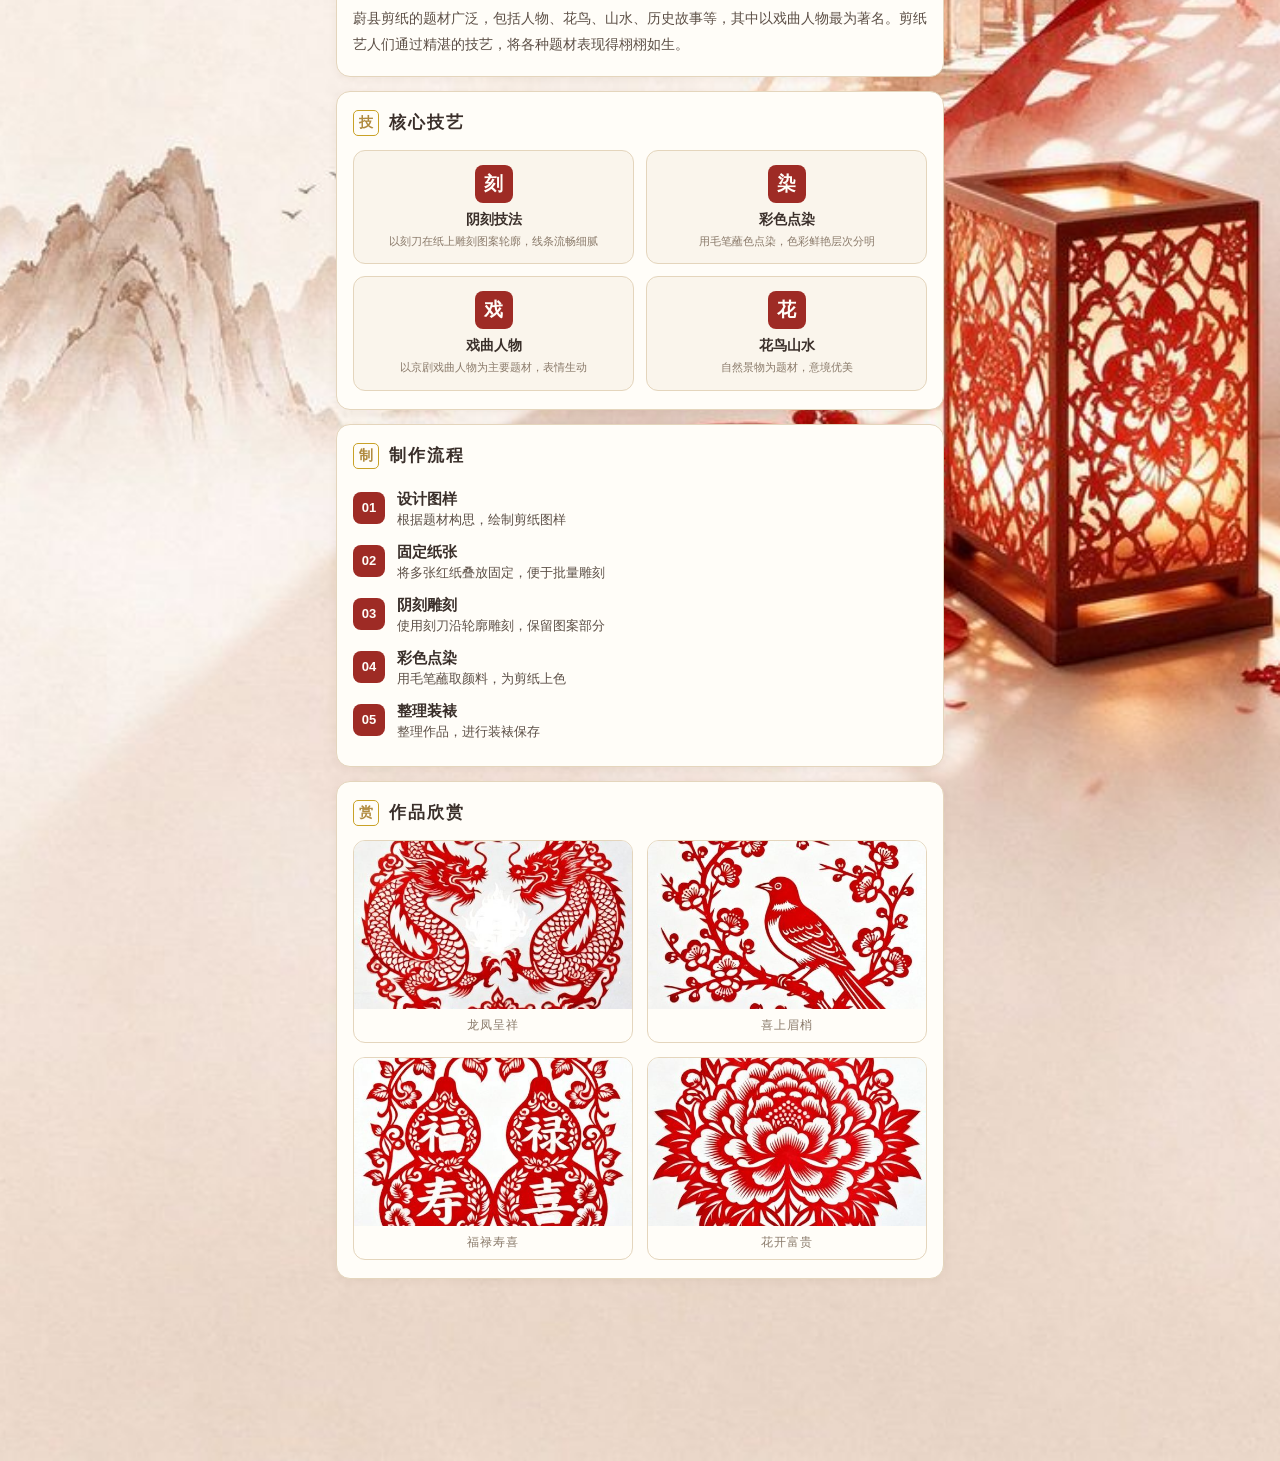
==== commit 52c0875d: "目录重构为四模块：蔚县剪纸（含历史渊源与工艺特点）/体验项目/个性定制/文创产品" ====
--- a/index.template.html
+++ b/index.template.html
@@ -20,29 +20,13 @@
       <div class="menu-item" data-goto="home">
         <span class="menu-no">壹</span>
         <div class="menu-main">
-          <div class="menu-title">首页</div>
-          <div class="menu-desc">历史渊源 · 工艺特点 · 体验项目总览</div>
+          <div class="menu-title">蔚县剪纸</div>
+          <div class="menu-desc">五百年传承 · 阴刻点染独特技艺</div>
         </div>
         <span class="menu-arrow">›</span>
       </div>
-      <div class="menu-item" data-goto="history">
+      <div class="menu-item" data-goto="hotel">
         <span class="menu-no">贰</span>
-        <div class="menu-main">
-          <div class="menu-title">历史渊源</div>
-          <div class="menu-desc">五百年传承，从民间走进世界</div>
-        </div>
-        <span class="menu-arrow">›</span>
-      </div>
-      <div class="menu-item" data-goto="craft">
-        <span class="menu-no">叁</span>
-        <div class="menu-main">
-          <div class="menu-title">工艺特点</div>
-          <div class="menu-desc">阴刻为主 · 彩色点染的独特技艺</div>
-        </div>
-        <span class="menu-arrow">›</span>
-      </div>
-      <div class="menu-item" data-goto="hotel">
-        <span class="menu-no">肆</span>
         <div class="menu-main">
           <div class="menu-title">体验项目</div>
           <div class="menu-desc">三分刀工七分染，亲手体验非遗</div>
@@ -50,7 +34,7 @@
         <span class="menu-arrow">›</span>
       </div>
       <div class="menu-item" data-goto="creative">
-        <span class="menu-no">伍</span>
+        <span class="menu-no">叁</span>
         <div class="menu-main">
           <div class="menu-title">个性定制</div>
           <div class="menu-desc">AI 剪纸生成，你的专属图案</div>
@@ -58,7 +42,7 @@
         <span class="menu-arrow">›</span>
       </div>
       <div class="menu-item" data-goto="shop">
-        <span class="menu-no">陆</span>
+        <span class="menu-no">肆</span>
         <div class="menu-main">
           <div class="menu-title">文创产品</div>
           <div class="menu-desc">光影灯饰 · 文创好物 · 匠心之选</div>
@@ -74,79 +58,14 @@
   <div class="page">
     <div class="header">
       <img class="header-badge" src="images/badge-full.png" alt="智剪蔚来">
-      <h1 class="header-title">智剪蔚来</h1>
+      <h1 class="header-title">蔚县剪纸</h1>
       <p class="header-sub">剪纸千年韵 · 智绘新蔚来</p>
       <div class="header-line"></div>
     </div>
 
-    <!-- 壹 历史渊源 -->
-    <div class="section" data-goto="history">
-      <div class="section-head">
-        <span class="section-no">壹</span>
-        <span class="section-title">历史渊源</span>
-        <span class="section-badge">五百年传承</span>
-      </div>
-      <div class="section-body">
-        <p class="body-text">蔚县剪纸是中国河北省蔚县的传统民间艺术，起源于明代，已有五百余年历史。它以独特的阴刻为主、彩色点染的工艺风格，成为中国剪纸艺术的重要流派。</p>
-        <p class="body-text">2006年列入第一批国家级非物质文化遗产名录；2009年列入联合国教科文组织人类非物质文化遗产代表作名录。</p>
-      </div>
-      <div class="read-more">了解更多 ›</div>
-    </div>
-
-    <!-- 贰 工艺特点 -->
-    <div class="section" data-goto="craft">
-      <div class="section-head">
-        <span class="section-no gold">贰</span>
-        <span class="section-title">工艺特点</span>
-        <span class="section-badge gold">独特技艺</span>
-      </div>
-      <div class="section-body">
-        <p class="body-text">蔚县剪纸采用阴刻为主的技法，在纸上雕刻出图案轮廓，再以鲜艳色彩点染，使得作品色彩丰富、层次分明。</p>
-        <p class="body-text">题材广泛，涵盖人物、花鸟、山水与历史故事，其中以戏曲人物最为著称。</p>
-      </div>
-      <div class="craft-tags">
-        <span class="craft-tag">阴刻技法</span>
-        <span class="craft-tag">彩色点染</span>
-        <span class="craft-tag">戏曲人物</span>
-        <span class="craft-tag">花鸟山水</span>
-      </div>
-      <div class="read-more">了解更多 ›</div>
-    </div>
-
-    <!-- 叁 体验工坊 -->
-    <div class="section workshop" data-goto="hotel">
-      <div class="section-head">
-        <span class="section-no gold">叁</span>
-        <span class="section-title">体验工坊</span>
-        <span class="section-badge">报名中</span>
-      </div>
-      <div class="section-body">
-        <p class="workshop-name">蔚县剪纸 · 点燃体验工坊</p>
-        <p class="workshop-quote">三分刀工，七分染——亲手体验世界级非遗的魅力</p>
-        <div class="workshop-info">
-          <p class="info-item">锦江之星（张家口蔚县滨河湾店）</p>
-          <p class="info-item">2026.7.18 — 7.19</p>
-        </div>
-        <div class="workshop-list">
-          <p class="workshop-item">· 了解阴刻为主、彩色点染的独特工艺</p>
-          <p class="workshop-item">· 在传承人指导下亲手完成染色创作</p>
-          <p class="workshop-item">· 完成作品可装裱带走，作为专属纪念</p>
-        </div>
-      </div>
-    </div>
-  </div>
-</section>
-
-<!-- ============ 历史渊源（子页） ============ -->
-<section class="view" id="view-history">
-  <div class="page">
-    <div class="sub-nav"><button class="back-btn" data-back>‹ 返回</button></div>
-    <div class="title-section">
-      <h1 class="main-title">历史渊源</h1>
-      <span class="title-badge">500年传承</span>
-    </div>
-
-    <div class="section-card">
+    <!-- 历史渊源 -->
+    <div class="section-card">
+      <div class="card-header"><span class="seal-small">史</span><h2>历史渊源</h2></div>
       <div class="card-content">
         <p class="body-text">蔚县剪纸是中国河北省蔚县的传统民间艺术，起源于明代，已有500多年的历史。它以其独特的阴刻为主、彩色点染的工艺风格，成为中国剪纸艺术的重要流派。</p>
         <p class="body-text">蔚县剪纸最早可以追溯到明朝嘉靖年间，当时的剪纸主要用于祭祀和装饰。经过几百年的发展，蔚县剪纸逐渐形成了自己独特的艺术风格，成为中国剪纸艺术中的一朵奇葩。</p>
@@ -155,7 +74,7 @@
     </div>
 
     <div class="section-card">
-      <div class="card-header"><span class="seal-small">史</span><h2>发展历程</h2></div>
+      <div class="card-header"><span class="seal-small">承</span><h2>发展历程</h2></div>
       <div class="timeline">
         <div class="tl-item"><span class="tl-dot"></span><div><b>明代</b><p>剪纸技艺传入蔚县，开始在民间流传</p></div></div>
         <div class="tl-item"><span class="tl-dot"></span><div><b>清代</b><p>蔚县剪纸形成独特的阴刻技法和点染工艺</p></div></div>
@@ -173,19 +92,10 @@
         <figure class="span2"><img src="images/history_3.jpg" alt="五福捧寿"><figcaption>五福捧寿 · 传统题材</figcaption></figure>
       </div>
     </div>
-  </div>
-</section>
-
-<!-- ============ 工艺特点（子页） ============ -->
-<section class="view" id="view-craft">
-  <div class="page">
-    <div class="sub-nav"><button class="back-btn" data-back>‹ 返回</button></div>
-    <div class="title-section">
-      <h1 class="main-title">工艺特点</h1>
-      <span class="title-badge">独特技艺</span>
-    </div>
-
-    <div class="section-card">
+
+    <!-- 工艺特点 -->
+    <div class="section-card">
+      <div class="card-header"><span class="seal-small">艺</span><h2>工艺特点</h2></div>
       <div class="card-content">
         <p class="body-text">蔚县剪纸采用阴刻为主的技法，即在纸上雕刻出图案的轮廓，然后用鲜艳的色彩进行点染。这种工艺使得剪纸作品色彩丰富、层次分明，具有独特的艺术魅力。</p>
         <p class="body-text">蔚县剪纸的题材广泛，包括人物、花鸟、山水、历史故事等，其中以戏曲人物最为著名。剪纸艺人们通过精湛的技艺，将各种题材表现得栩栩如生。</p>
@@ -193,7 +103,7 @@
     </div>
 
     <div class="section-card">
-      <div class="card-header"><span class="seal-small">艺</span><h2>核心技艺</h2></div>
+      <div class="card-header"><span class="seal-small">技</span><h2>核心技艺</h2></div>
       <div class="craft-grid">
         <div class="craft-card-item"><span class="craft-icon-wrap">刻</span><b>阴刻技法</b><small>以刻刀在纸上雕刻图案轮廓，线条流畅细腻</small></div>
         <div class="craft-card-item"><span class="craft-icon-wrap">染</span><b>彩色点染</b><small>用毛笔蘸色点染，色彩鲜艳层次分明</small></div>
